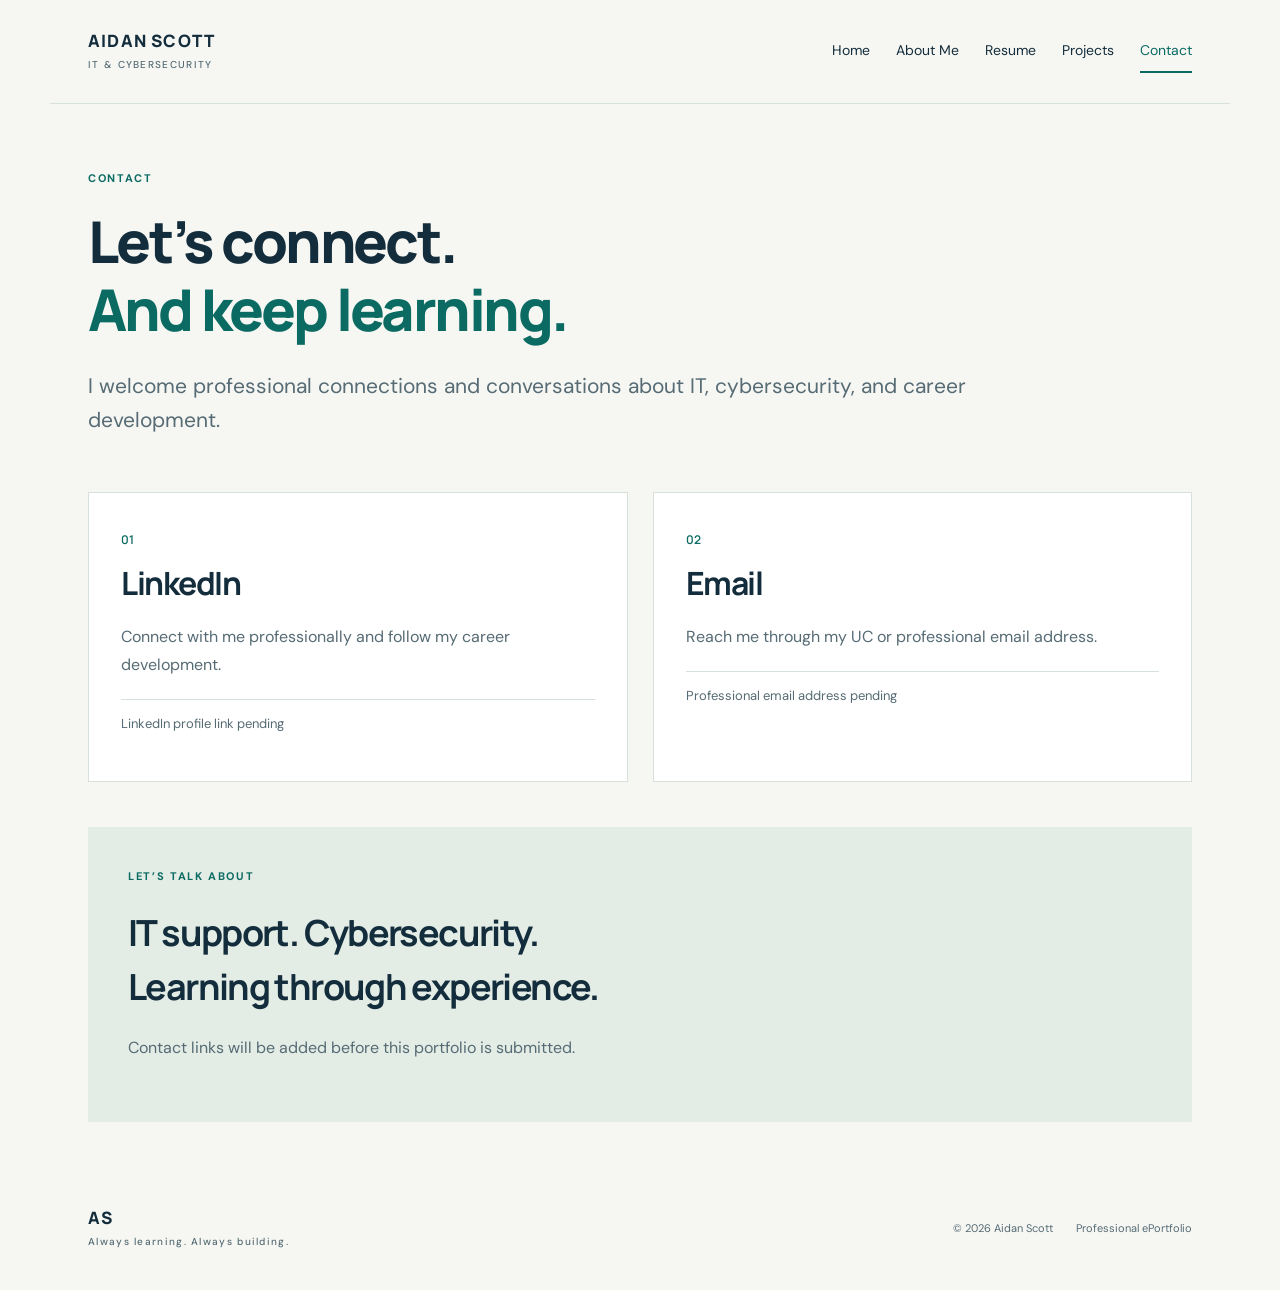
==== contact.html @ a4959476 "Add five-page professional ePortfolio website" ====
<!DOCTYPE html><html lang="en"><head><meta charset="utf-8"><meta name="viewport" content="width=device-width,initial-scale=1"><meta name="description" content="Aidan Scott's professional ePortfolio: IT experience, cybersecurity education, projects, and career goals."><title>Contact | Aidan Scott</title><link rel="stylesheet" href="style.css"></head><body><a class="skip" href="#main">Skip to content</a><header><a class="logo" href="index.html">AIDAN SCOTT<span>IT & CYBERSECURITY</span></a><nav aria-label="Main navigation"><a  href="index.html">Home</a><a  href="about.html">About Me</a><a  href="resume.html">Resume</a><a  href="projects.html">Projects</a><a aria-current="page" href="contact.html">Contact</a></nav></header><main id="main"><section class="pagehead"><p class="eyebrow">CONTACT</p><h1>Let’s connect.<br><em>And keep learning.</em></h1><p class="lead">I welcome professional connections and conversations about IT, cybersecurity, and career development.</p></section><section class="contact-grid"><article><span class="number">01</span><h2>LinkedIn</h2><p>Connect with me professionally and follow my career development.</p><div class="contact-pending">LinkedIn profile link pending</div></article><article><span class="number">02</span><h2>Email</h2><p>Reach me through my UC or professional email address.</p><div class="contact-pending">Professional email address pending</div></article></section><section class="brand compact"><p class="eyebrow">LET’S TALK ABOUT</p><h2>IT support. Cybersecurity.<br>Learning through experience.</h2><p>Contact links will be added before this portfolio is submitted.</p></section></main><footer><a class="logo" href="index.html">AS<span>Always learning. Always building.</span></a><p>© 2026 Aidan Scott <span>Professional ePortfolio</span></p></footer></body></html>
---- style.css ----
@import url('https://fonts.googleapis.com/css2?family=DM+Sans:wght@400;500;600;700&family=Manrope:wght@400;500;600;700;800&display=swap');
:root{--ink:#142d3c;--muted:#566b74;--teal:#0b6b63;--paper:#f6f7f3;--line:#d8e0db}*{box-sizing:border-box}body{margin:0;background:var(--paper);color:var(--ink);font:16px/1.75 'DM Sans',sans-serif}a{color:inherit;text-decoration:none}a:focus-visible{outline:3px solid #c17521;outline-offset:5px}header,main,footer{max-width:1180px;margin:auto}header{display:flex;justify-content:space-between;align-items:center;padding:30px 38px;border-bottom:1px solid var(--line);gap:20px}.logo{font:800 17px/1.3 Manrope,sans-serif;letter-spacing:.07em}.logo span{display:block;font:500 10px/1.6 'DM Sans',sans-serif;letter-spacing:.13em;color:var(--muted);margin-top:5px}nav{display:flex;gap:26px;flex-wrap:wrap}nav a{font-size:14px;padding:8px 0;border-bottom:2px solid transparent}nav a:hover,nav a[aria-current]{color:var(--teal);border-color:var(--teal)}main{padding:0 38px}h1,h2,h3{font-family:Manrope,sans-serif;line-height:1.18;letter-spacing:-.045em}h1{font-size:clamp(40px,4.7vw,63px);font-weight:800;margin:20px 0 26px}h2{font-size:32px;font-weight:700;margin:12px 0 20px}h3{font-size:20px;letter-spacing:-.025em}p{margin:0 0 20px;max-width:68ch}em{font-style:normal;color:var(--teal)}.eyebrow{font-size:11px;letter-spacing:.15em;font-weight:700;color:var(--teal)}.lead{font-size:21px;line-height:1.6}.hero{display:grid;grid-template-columns:1.25fr 1fr;gap:65px;padding:75px 0 65px;align-items:center}.hero>div>p:not(.eyebrow):not(.lead){color:var(--muted)}.identity{background:var(--ink);color:#fff;border-radius:3px;padding:36px;position:relative;overflow:hidden;box-shadow:14px 14px 0 #e1e9e3}.identity .eyebrow{color:#92d3be;font-size:10px}.identity p{color:#cedbdc;font-size:14px}.identity h2{font-size:28px}.monogram{font:800 105px/1 Manrope;letter-spacing:-.1em;margin:0 0 40px;color:#e5eee7}.monogram span{color:#91c7b5}.identity-foot{border-top:1px solid #49616b;font-size:11px;padding-top:18px;margin-top:32px}.identity-foot span{float:right;color:#a7cbbb}.actions{display:flex;align-items:center;gap:26px;margin-top:32px;flex-wrap:wrap}.button{background:var(--teal);color:white;padding:13px 20px;font-size:14px;border-radius:3px}.button:hover{background:#094e49}.button span{margin-left:22px}.textlink{font-weight:700;font-size:14px;color:var(--teal)}.strip{display:grid;grid-template-columns:repeat(3,1fr);border-top:1px solid var(--line);border-bottom:1px solid var(--line);padding:35px 0;gap:40px}.strip h3{margin:10px 0}.strip p{font-size:14px;color:var(--muted);margin:0}.number{font:600 12px Manrope;color:var(--teal)}.split{display:grid;grid-template-columns:1fr 1.3fr;gap:70px;padding:54px 0;border-bottom:1px solid var(--line)}.split p{color:var(--muted)}.pagehead{padding:65px 0 35px}.pagehead h1{font-size:clamp(38px,4.5vw,58px)}.pagehead .lead{color:var(--muted)}.brand{background:#e3ece5;padding:40px;margin:45px 0}.brand h2{font-size:28px;line-height:1.5;max-width:850px}.brand p{color:var(--muted)}.brand .eyebrow{color:var(--teal)}.compact h2{font-size:36px}.placeholder{border:1px dashed #91a69b;background:#edf1ea;padding:30px;display:flex;align-items:center;justify-content:space-between;gap:25px}.placeholder h2{font-size:25px}.placeholder p{margin-bottom:0}.placeholder .eyebrow{margin-bottom:8px}.pending{border:1px solid #b8c9bd;border-radius:100px;padding:5px 12px;color:#385d4d;font-size:11px;white-space:nowrap}.muted{color:var(--muted);font-size:14px}.timeline article{border-left:2px solid #b6cec0;padding:0 0 24px 25px}.timeline h3{margin:0 0 7px}.timeline p{margin:0 0 10px}.chips{display:flex;flex-wrap:wrap;gap:9px;margin:20px 0}.chip{font-size:12px;background:#e5ebe5;border:1px solid #d3dfd4;padding:5px 12px;border-radius:3px}.project{background:white;border:1px solid var(--line);padding:42px;margin:10px 0 20px}.project-top{display:flex;justify-content:space-between;gap:20px;margin-bottom:30px;flex-wrap:wrap}.project h2{font-size:40px}.project>p{max-width:800px}.project-grid{display:grid;grid-template-columns:repeat(3,1fr);gap:30px;margin-top:35px;border-top:1px solid var(--line);padding-top:15px}.project-grid p{font-size:14px;color:var(--muted)}.contact-grid{display:grid;grid-template-columns:1fr 1fr;gap:25px}.contact-grid article{border:1px solid var(--line);background:white;padding:32px}.contact-grid p{color:var(--muted)}.contact-pending{padding:13px 0;border-top:1px solid var(--line);font-size:13px;color:var(--muted)}footer{padding:40px 38px;display:flex;justify-content:space-between;align-items:center;gap:25px}footer p{font-size:11px;color:var(--muted);margin:0}footer p span{margin-left:20px}.skip{position:fixed;left:15px;top:-80px;background:white;padding:10px;z-index:5}.skip:focus{top:10px}@media(max-width:800px){header{align-items:flex-start;flex-direction:column;padding:24px}nav{gap:22px}main{padding:0 24px}.hero{grid-template-columns:1fr;padding:45px 0;gap:35px}.identity{max-width:540px}.strip{gap:20px}.split{gap:25px;grid-template-columns:1fr}.pagehead{padding-top:40px}.project-grid{grid-template-columns:1fr;gap:0}.contact-grid{grid-template-columns:1fr}.placeholder{align-items:flex-start;flex-direction:column}.project{padding:25px}.brand{padding:25px}.brand h2{font-size:23px}footer{padding:30px 24px;flex-wrap:wrap}}@media(max-width:480px){nav{gap:16px}nav a{font-size:12px}.strip{grid-template-columns:1fr;gap:25px}.strip h3{margin:5px 0}.hero h1{font-size:42px}.project h2{font-size:31px}footer p span{display:block;margin:0}}
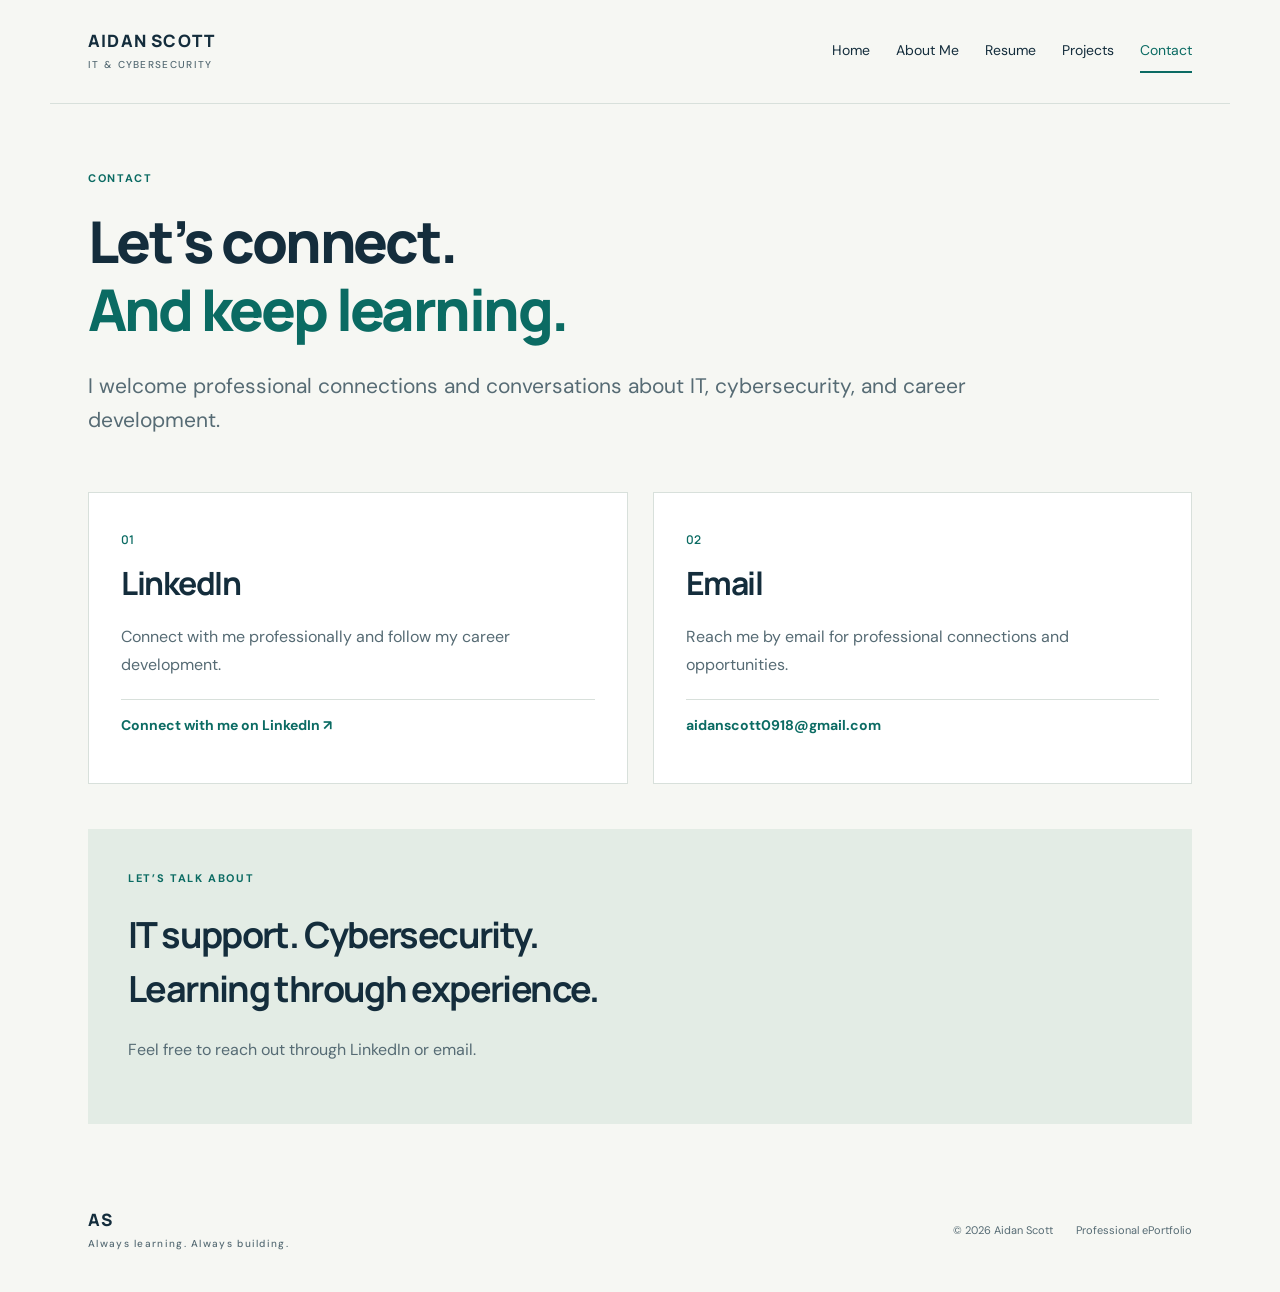
==== commit 8cef5930: "Add professional email and LinkedIn contact links" ====
--- a/contact.html
+++ b/contact.html
@@ -1 +1 @@
-<!DOCTYPE html><html lang="en"><head><meta charset="utf-8"><meta name="viewport" content="width=device-width,initial-scale=1"><meta name="description" content="Aidan Scott's professional ePortfolio: IT experience, cybersecurity education, projects, and career goals."><title>Contact | Aidan Scott</title><link rel="stylesheet" href="style.css"></head><body><a class="skip" href="#main">Skip to content</a><header><a class="logo" href="index.html">AIDAN SCOTT<span>IT & CYBERSECURITY</span></a><nav aria-label="Main navigation"><a  href="index.html">Home</a><a  href="about.html">About Me</a><a  href="resume.html">Resume</a><a  href="projects.html">Projects</a><a aria-current="page" href="contact.html">Contact</a></nav></header><main id="main"><section class="pagehead"><p class="eyebrow">CONTACT</p><h1>Let’s connect.<br><em>And keep learning.</em></h1><p class="lead">I welcome professional connections and conversations about IT, cybersecurity, and career development.</p></section><section class="contact-grid"><article><span class="number">01</span><h2>LinkedIn</h2><p>Connect with me professionally and follow my career development.</p><div class="contact-pending">LinkedIn profile link pending</div></article><article><span class="number">02</span><h2>Email</h2><p>Reach me through my UC or professional email address.</p><div class="contact-pending">Professional email address pending</div></article></section><section class="brand compact"><p class="eyebrow">LET’S TALK ABOUT</p><h2>IT support. Cybersecurity.<br>Learning through experience.</h2><p>Contact links will be added before this portfolio is submitted.</p></section></main><footer><a class="logo" href="index.html">AS<span>Always learning. Always building.</span></a><p>© 2026 Aidan Scott <span>Professional ePortfolio</span></p></footer></body></html>+<!DOCTYPE html><html lang="en"><head><meta charset="utf-8"><meta name="viewport" content="width=device-width,initial-scale=1"><meta name="description" content="Aidan Scott's professional ePortfolio: IT experience, cybersecurity education, projects, and career goals."><title>Contact | Aidan Scott</title><link rel="stylesheet" href="style.css"></head><body><a class="skip" href="#main">Skip to content</a><header><a class="logo" href="index.html">AIDAN SCOTT<span>IT & CYBERSECURITY</span></a><nav aria-label="Main navigation"><a  href="index.html">Home</a><a  href="about.html">About Me</a><a  href="resume.html">Resume</a><a  href="projects.html">Projects</a><a aria-current="page" href="contact.html">Contact</a></nav></header><main id="main"><section class="pagehead"><p class="eyebrow">CONTACT</p><h1>Let’s connect.<br><em>And keep learning.</em></h1><p class="lead">I welcome professional connections and conversations about IT, cybersecurity, and career development.</p></section><section class="contact-grid"><article><span class="number">01</span><h2>LinkedIn</h2><p>Connect with me professionally and follow my career development.</p><div class="contact-pending"><a class="textlink" href="https://www.linkedin.com/in/aidan-scott-a35168257/" target="_blank" rel="noopener noreferrer">Connect with me on LinkedIn ↗</a></div></article><article><span class="number">02</span><h2>Email</h2><p>Reach me by email for professional connections and opportunities.</p><div class="contact-pending"><a class="textlink" href="mailto:aidanscott0918@gmail.com">aidanscott0918@gmail.com</a></div></article></section><section class="brand compact"><p class="eyebrow">LET’S TALK ABOUT</p><h2>IT support. Cybersecurity.<br>Learning through experience.</h2><p>Feel free to reach out through LinkedIn or email.</p></section></main><footer><a class="logo" href="index.html">AS<span>Always learning. Always building.</span></a><p>© 2026 Aidan Scott <span>Professional ePortfolio</span></p></footer></body></html>
